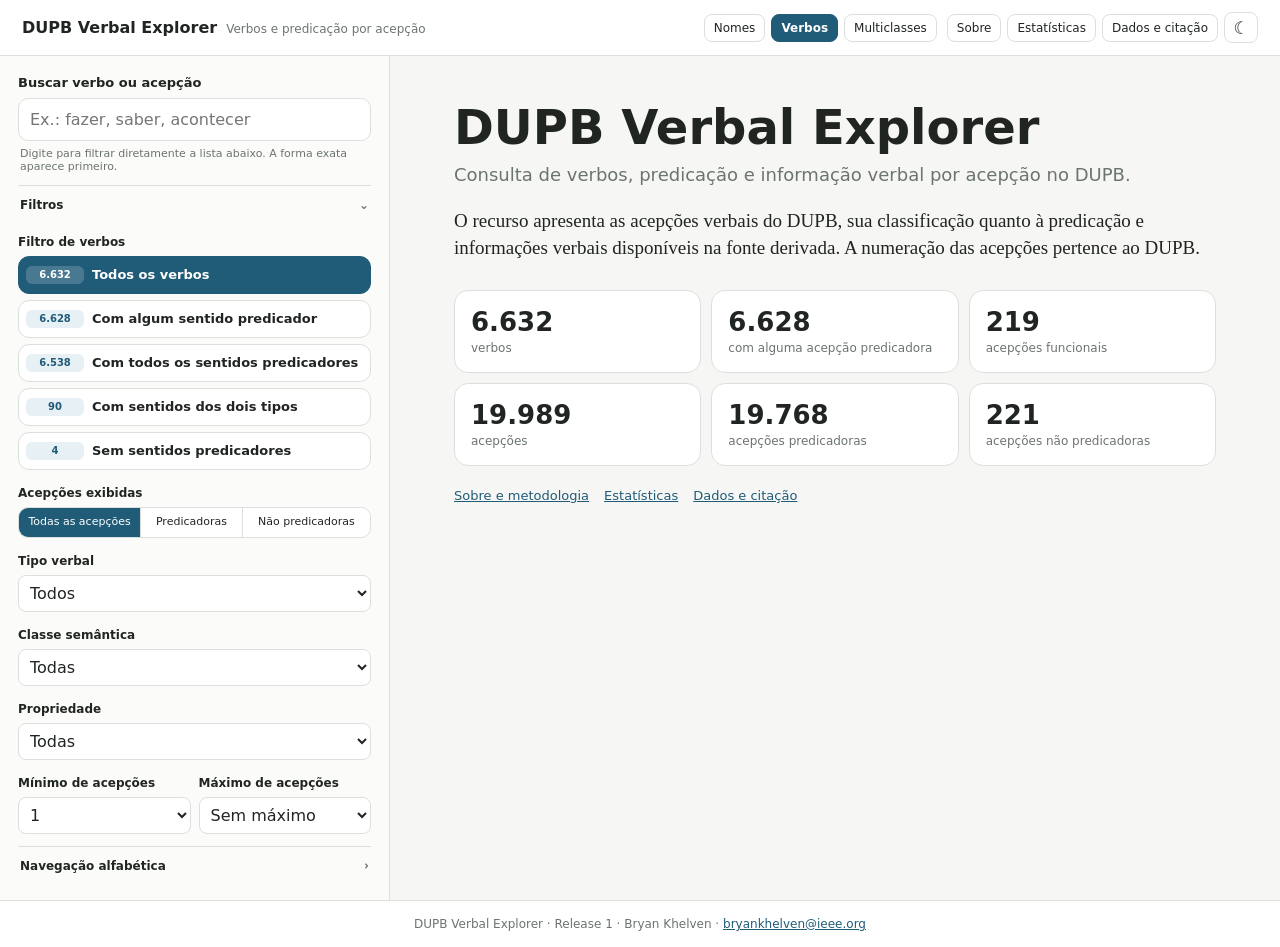
==== index.html @ 1d8f9ed8 "Publish dupb-verbal-explorer Release 1" ====
<!doctype html><html lang="pt-BR"><head><meta charset="utf-8"><meta name="viewport" content="width=device-width,initial-scale=1"><title>DUPB Verbal Explorer</title><meta name="description" content="Consulta de verbos, predicação e informação verbal por acepção no DUPB."><script src="theme.js"></script><link rel="icon" href="favicon.svg" type="image/svg+xml"><link rel="stylesheet" href="styles.css"><link rel="stylesheet" href="resource.css"></head><body><header class="topbar"><div class="brand"><a href="index.html">DUPB Verbal Explorer</a><span>Verbos e predicação por acepção</span></div><div class="header-right"><div class="resource-switch" aria-label="Recursos DUPB"></div><div class="top-actions"><a class="nav-btn" href="about.html">Sobre</a><a class="nav-btn" href="stats.html">Estatísticas</a><a class="nav-btn" href="download.html">Dados e citação</a><button class="theme-btn icon-btn" data-theme-toggle type="button"></button></div></div></header><main class="explorer"><aside class="filters"><div class="search-block"><label for="q">Buscar verbo ou acepção</label><input id="q" type="search" autocomplete="off" placeholder="Ex.: fazer, saber, acontecer"><p class="hint">Digite para filtrar diretamente a lista abaixo. A forma exata aparece primeiro.</p></div><details class="sidebar-section" open><summary>Filtros</summary><div><p class="lab">Filtro de verbos</p><div id="profiles" class="profile-options"><button data-p="all" class="on"><small class="facet-count"></small><span class="facet-label">Todos os verbos</span></button><button data-p="hasS"><small class="facet-count"></small><span class="facet-label">Com algum sentido predicador</span></button><button data-p="allS"><small class="facet-count"></small><span class="facet-label">Com todos os sentidos predicadores</span></button><button data-p="mixed"><small class="facet-count"></small><span class="facet-label">Com sentidos dos dois tipos</span></button><button data-p="nonly"><small class="facet-count"></small><span class="facet-label">Sem sentidos predicadores</span></button></div><p class="lab">Acepções exibidas</p><div id="senseFilters" class="segmented"><button data-s="all" class="on">Todas as acepções</button><button data-s="S">Predicadoras</button><button data-s="N">Não predicadoras</button></div><p class="lab">Tipo verbal</p><select id="verbType" class="wide-select"><option value="all">Todos</option><option>Lexical</option><option>Suporte</option><option>Auxiliar</option><option>Modalizador</option><option>Não especificado</option></select><p class="lab">Classe semântica</p><select id="semClass" class="wide-select"><option value="all">Todas</option><option>Ação-processo</option><option>Ação</option><option>Processo</option><option>Estado</option><option>Não especificada</option></select><p class="lab">Propriedade</p><select id="flagFilter" class="wide-select"><option value="all">Todas</option><option>Pronominal</option><option>Impessoal</option><option>Unipessoal</option></select><div class="two-cols"><div><p class="lab">Mínimo de acepções</p><select id="minSenses"><option value="1">1</option><option>2</option><option>3</option><option>5</option><option>10</option></select></div><div><p class="lab">Máximo de acepções</p><select id="maxSenses"><option value="999">Sem máximo</option><option>1</option><option>2</option><option>3</option><option>5</option><option>10</option><option>20</option></select></div></div></div></details><details class="sidebar-section"><summary>Navegação alfabética</summary><div id="alphabet" class="alphabet"></div></details><div id="activeFilters" class="active-filters" hidden></div><div id="count"></div><div id="list" class="lexical-list"></div></aside><section id="content"><div id="intro"><h1>DUPB Verbal Explorer</h1><p class="subtitle">Consulta de verbos, predicação e informação verbal por acepção no DUPB.</p><p class="scope">O recurso apresenta as acepções verbais do DUPB, sua classificação quanto à predicação e informações verbais disponíveis na fonte derivada. A numeração das acepções pertence ao DUPB.</p><div id="stats"></div><div class="page-links"><a href="about.html">Sobre e metodologia</a><a href="stats.html">Estatísticas</a><a href="download.html">Dados e citação</a></div></div><div id="entry" hidden><p class="eyebrow">Entrada verbal</p><div class="entry-head"><div><h1 id="title"></h1><p id="summary"></p></div><div class="entry-data"><span>Exportar esta entrada:</span><button id="jsonOne">JSON</button><button id="jsonlOne">JSONL</button></div></div><div class="entry-body"><div id="groups"></div><aside class="lexical"><h2>Ficha lexical</h2><dl id="lexicalData"></dl><div class="lexical-actions"><button id="copyLink" class="quiet-action">Copiar link</button><details class="cite-menu"><summary>Citar esta entrada</summary><div><button id="copyCitation" class="quiet-action">Copiar referência</button><br><button id="copyBibtex" class="quiet-action">Copiar BibTeX</button></div></details></div></aside></div></div></section></main><footer>DUPB Verbal Explorer · Release 1 · Bryan Khelven · <a href="mailto:bryankhelven@ieee.org">bryankhelven@ieee.org</a></footer><script src="config.js"></script><script src="resource-nav.js"></script><script src="data/release-info.js"></script><script src="data/entries.js"></script><script src="common.js"></script><script src="app.js"></script></body></html>
---- styles.css ----
:root{
  --bg:#f6f7f4;--panel:#fbfcfa;--paper:#fff;--text:#202522;--muted:#6c746f;
  --line:#dce0dc;--accent:#245b76;--accent-ink:#fff;--soft:#e8f0f4;
  --pred:#e6f1f6;--non:#efefec;--warn:#f7efe7
}
:root[data-theme="dark"]{
  --bg:#131614;--panel:#181c19;--paper:#202522;--text:#e8ece9;--muted:#aab0ac;
  --line:#343a36;--accent:#92c8e3;--accent-ink:#12222b;--soft:#24343c;
  --pred:#203844;--non:#2b2f2c;--warn:#3a2e25
}
*{box-sizing:border-box}
body{margin:0;font-family:system-ui,-apple-system,BlinkMacSystemFont,"Segoe UI",sans-serif;background:var(--bg);color:var(--text)}
a{color:var(--accent)}button,input,select{font:inherit;color:inherit}
.topbar{padding:12px 22px;background:var(--paper);border-bottom:1px solid var(--line);display:flex;justify-content:space-between;gap:18px;align-items:center;position:sticky;top:0;z-index:10}
.brand{display:flex;gap:9px;align-items:baseline;white-space:nowrap}.brand a{font-weight:800;text-decoration:none;color:var(--text)}.brand span{font-size:12px;color:var(--muted)}
.top-actions,.resource-switch{display:flex;gap:6px;align-items:center;flex-wrap:wrap}
.nav-btn,.resource-switch a,.theme-btn{font-size:12px;text-decoration:none;color:var(--text);border:1px solid var(--line);background:var(--paper);padding:6px 9px;border-radius:8px}
.resource-switch a.active{background:var(--accent);border-color:var(--accent);color:var(--accent-ink);font-weight:750}
.header-right{display:flex;gap:10px;align-items:center;justify-content:flex-end;flex-wrap:wrap}
.icon-btn{width:34px;height:31px;padding:0;display:grid;place-items:center;font-size:17px;cursor:pointer}
.explorer{display:grid;grid-template-columns:390px 1fr;min-height:calc(100vh - 56px)}
.filters{padding:16px 18px;border-right:1px solid var(--line);background:var(--panel);position:sticky;top:56px;height:calc(100vh - 56px);overflow:auto}
.filters label{font-size:13px;font-weight:700}.filters input{width:100%;margin-top:7px;padding:11px;border:1px solid var(--line);background:var(--paper);border-radius:10px}
.hint{font-size:11px;color:var(--muted);margin:6px 2px 0}.lab{font-size:12px;font-weight:800;margin:16px 0 7px}
.sidebar-section{border-top:1px solid var(--line);margin-top:12px;padding-top:2px}.sidebar-section>summary{list-style:none;cursor:pointer;font-size:12px;font-weight:800;padding:10px 2px 7px;display:flex;justify-content:space-between}.sidebar-section>summary::-webkit-details-marker{display:none}.sidebar-section>summary::after{content:"⌄";color:var(--muted)}.sidebar-section:not([open])>summary::after{transform:rotate(-90deg)}
.profile-options,.pos-options{display:grid;gap:6px}.profile-options button,.pos-options button{width:100%;min-height:38px;display:grid;grid-template-columns:58px minmax(0,1fr);align-items:center;text-align:left;gap:8px;border:1px solid var(--line);background:var(--paper);color:var(--text);border-radius:11px;padding:7px 10px 7px 7px;cursor:pointer}
.profile-options button.on,.pos-options button.on{background:var(--accent);border-color:var(--accent);color:var(--accent-ink)}
.facet-count{margin:0;padding:2px 5px;min-width:48px;text-align:center;font-size:10px;line-height:1.35;font-weight:700;font-variant-numeric:tabular-nums;color:var(--accent);background:var(--soft);border-radius:6px}
button.on .facet-count{color:inherit;background:color-mix(in srgb,var(--paper) 18%,transparent)}
.facet-label{font-size:13px;line-height:1.25;font-weight:600}
.segmented{display:grid;grid-template-columns:1.2fr 1fr 1.25fr;gap:0;width:100%;overflow:hidden;border:1px solid var(--line);border-radius:10px}
.segmented button{min-width:0;margin:0;border:0;border-right:1px solid var(--line);padding:8px 7px;font-size:11px;line-height:1.15;background:var(--paper);cursor:pointer}.segmented button:last-child{border-right:0}.segmented button.on{background:var(--accent);color:var(--accent-ink)}
.two-cols{display:grid;grid-template-columns:1fr 1fr;gap:8px}.two-cols select,.wide-select{width:100%;padding:7px;border:1px solid var(--line);border-radius:8px;background:var(--paper)}
.alphabet{display:flex;gap:3px;flex-wrap:wrap}.alpha{border:0;background:transparent;color:var(--muted);padding:4px 6px;border-radius:5px;cursor:pointer}.alpha.on,.alpha:hover{background:var(--soft);color:var(--text)}
#count{margin:10px 2px 8px;padding-top:8px;border-top:1px solid var(--line);font-size:11px;color:var(--muted);font-variant-numeric:tabular-nums}
.lexical-list{min-height:100px}.lem{display:flex;justify-content:space-between;align-items:center;gap:10px;width:100%;border:0;border-bottom:1px solid var(--line);background:transparent;color:var(--text);padding:11px 7px;text-align:left;cursor:pointer}.lem:first-child{border-top:1px solid var(--line)}.lem:hover,.lem.sel{background:var(--soft)}.lex-main{display:flex;flex-direction:column;gap:2px;min-width:0}.lex-main strong{overflow:hidden;text-overflow:ellipsis;white-space:nowrap}.lex-main small{font-size:11px;line-height:1.35;color:var(--muted)}.chev{font-size:19px;color:var(--muted)}
#content{padding:42px clamp(24px,5vw,70px)}#intro,#entry{max-width:1040px;margin:auto}.eyebrow{color:var(--accent);text-transform:uppercase;font-size:11px;font-weight:800;letter-spacing:.1em}#intro h1,#entry h1{font-size:clamp(32px,4vw,48px);line-height:1.08;margin:4px 0 10px}.subtitle{font-size:18px;color:var(--muted);margin:0}.scope{font-family:Georgia,serif;font-size:19px;line-height:1.45;max-width:820px;margin:22px 0 0}
#stats{display:grid;grid-template-columns:repeat(3,1fr);gap:10px;margin-top:28px}.stat{background:var(--paper);border:1px solid var(--line);border-radius:14px;padding:16px}.stat b{display:block;font-size:26px}.stat span{font-size:12px;color:var(--muted)}
.page-links{display:flex;gap:15px;flex-wrap:wrap;margin-top:22px;font-size:13px}
.entry-head{display:flex;justify-content:space-between;gap:20px;align-items:flex-end}.entry-head #summary{color:var(--muted)}.entry-data{display:flex;gap:6px;align-items:center;flex-wrap:wrap;padding-bottom:14px}.entry-data span{font-size:11px;color:var(--muted)}.entry-data button{border:1px solid var(--line);background:transparent;padding:5px 8px;border-radius:8px;cursor:pointer}
.entry-body{display:grid;grid-template-columns:minmax(0,1fr) 240px;gap:28px}.lexical{border-left:1px solid var(--line);padding-left:18px;position:sticky;top:82px;align-self:start}.lexical h2{font-size:12px;text-transform:uppercase;letter-spacing:.08em;color:var(--muted)}.lexical dl{display:grid;grid-template-columns:1fr auto;gap:6px 10px;font-size:12px}.lexical dt{color:var(--muted)}.lexical dd{margin:0;font-weight:700;text-align:right}
.lexical-actions{margin-top:12px;padding-top:10px;border-top:1px solid var(--line)}.quiet-action,.cite-menu>summary{border:0;background:transparent;color:var(--accent);padding:4px 0;font-size:11px;cursor:pointer}.cite-menu>summary{list-style:none}.cite-menu>summary::-webkit-details-marker{display:none}.cite-menu>summary::after{content:" ▾";color:var(--muted)}
.grp{margin:26px 0}.grp h3{margin:0 0 8px}.card{background:var(--paper);border:1px solid var(--line);border-radius:16px;padding:17px 19px;margin:9px 0}.top{display:flex;justify-content:space-between;gap:8px;align-items:flex-start;flex-wrap:wrap}.badge-row{display:flex;gap:5px;flex-wrap:wrap}.num{font-size:12px;color:var(--muted);font-weight:800}.badge{font-size:10px;font-weight:800;border-radius:999px;padding:5px 8px;background:var(--soft);color:var(--accent)}.badge.N{background:var(--non);color:var(--muted)}.badge.pos,.badge.meta{font-weight:700;background:var(--soft)}.desc{font-family:Georgia,serif;font-size:23px;margin:9px 0 0;line-height:1.32}.meta-line{font-size:11px;color:var(--muted);margin:8px 0 0}.source-fallback{background:var(--warn);border-radius:10px;padding:11px 12px;margin-top:10px}.source-fallback b{display:block;font-size:10px;text-transform:uppercase;letter-spacing:.06em;color:var(--muted);margin-bottom:5px}.source-fallback p{margin:0;font-family:Georgia,serif;line-height:1.42}
.active-filters{display:flex;flex-wrap:wrap;gap:5px;margin:12px 0 4px}.filter-chip{border:1px solid var(--line);background:var(--paper);padding:5px 8px;border-radius:999px;font-size:11px;cursor:pointer}
footer{padding:16px;text-align:center;font-size:12px;color:var(--muted);background:var(--paper);border-top:1px solid var(--line)}
.page{max-width:1040px;margin:auto;padding:42px 24px 70px}.page.narrow{max-width:860px}.page h1{font-size:38px}.page h2{font-size:22px;margin-top:34px}.lead{font-size:17px;color:var(--muted)}.prose{max-width:800px}.prose p,.prose li{line-height:1.65}.definition{display:grid;grid-template-columns:160px 1fr;gap:14px;border-top:1px solid var(--line);padding:12px 0}.public-version{width:100%;border-collapse:collapse;margin-top:12px}.public-version th,.public-version td{text-align:left;padding:9px;border-bottom:1px solid var(--line);vertical-align:top}.public-version th{width:190px;color:var(--muted);font-weight:600}.mono{font-family:ui-monospace,SFMono-Regular,Consolas,monospace;font-size:12px;overflow-wrap:anywhere}.contact{border:1px solid var(--line);background:var(--paper);padding:15px;border-radius:12px;margin-top:24px}
.info-grid,.stats-grid,.download-grid{display:grid;grid-template-columns:repeat(2,minmax(0,1fr));gap:12px}.info-card,.stat-panel,.download-card{background:var(--paper);border:1px solid var(--line);border-radius:12px;padding:17px}.info-card b{display:block;font-size:25px}.info-card span{font-size:12px;color:var(--muted)}.bar-row{display:grid;grid-template-columns:minmax(120px,1fr) 2fr auto;gap:10px;align-items:center;margin:8px 0;font-size:12px}.bar{height:8px;background:var(--soft);border-radius:999px;overflow:hidden}.bar i{display:block;height:100%;background:var(--accent)}.button-row{display:flex;gap:8px;flex-wrap:wrap}.btn{display:inline-block;border:1px solid var(--line);background:var(--paper);padding:8px 11px;border-radius:8px;text-decoration:none;color:var(--text);cursor:pointer}.btn.primary{background:var(--accent);border-color:var(--accent);color:var(--accent-ink)}.checksum{overflow-wrap:anywhere;font-family:ui-monospace,SFMono-Regular,Consolas,monospace;font-size:12px}
.portal{max-width:980px;margin:0 auto;padding:64px 24px}.portal h1{font-size:44px;margin-bottom:8px}.portal .lead{max-width:760px}.resource-cards{display:grid;grid-template-columns:repeat(3,1fr);gap:14px;margin-top:30px}.resource-card{border:1px solid var(--line);background:var(--paper);border-radius:16px;padding:20px;text-decoration:none;color:var(--text)}.resource-card:hover{transform:translateY(-1px)}.resource-card i{display:block;width:14px;height:14px;border-radius:50%;margin-bottom:14px}.resource-card b{display:block;font-size:20px;margin-bottom:4px}.resource-card span{font-size:12px;color:var(--muted);line-height:1.4}
@media(max-width:900px){.topbar{align-items:flex-start;flex-direction:column}.header-right{justify-content:flex-start}.explorer{display:block}.filters{position:static;height:auto;border-right:0;border-bottom:1px solid var(--line)}#content{padding:30px 16px}.entry-head{display:block}.entry-body{display:block}.lexical{position:static;border-left:0;border-top:1px solid var(--line);padding:16px 0 0;margin-top:22px}.info-grid,.stats-grid,.download-grid,.resource-cards{grid-template-columns:1fr}}
@media(max-width:560px){#stats{grid-template-columns:1fr}.two-cols{grid-template-columns:1fr}.brand{align-items:flex-start;flex-direction:column}.definition{grid-template-columns:1fr}.segmented{grid-template-columns:1fr}.segmented button{border-right:0;border-bottom:1px solid var(--line)}.segmented button:last-child{border-bottom:0}}
---- resource.css ----
:root{--accent:#205b78;--accent-ink:#fff;--soft:#e6f0f5;--pred:#e5f1f7}:root[data-theme="dark"]{--accent:#8cc8e8;--accent-ink:#10232e;--soft:#233842;--pred:#203a46}
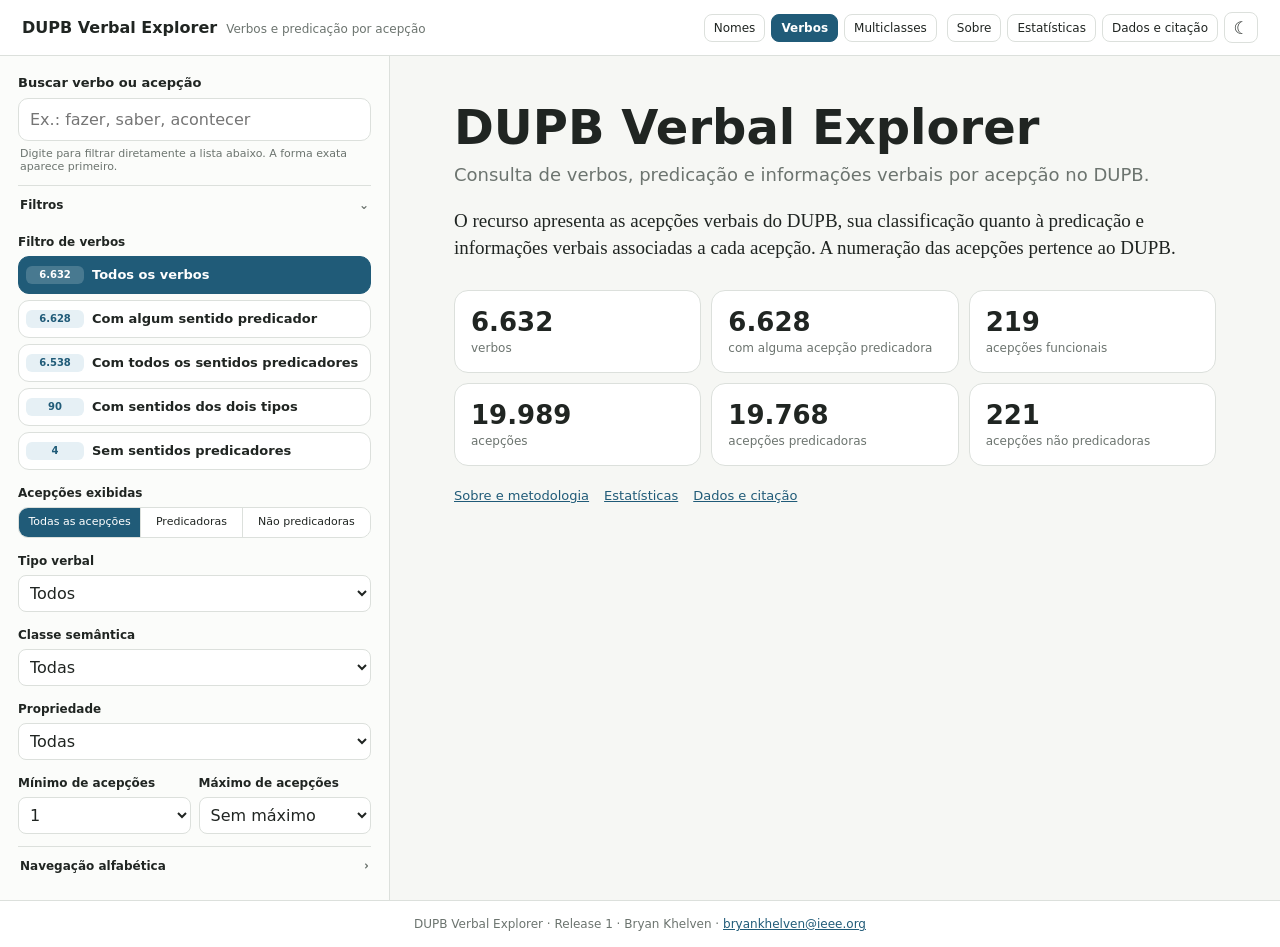
==== commit 0e398337: "Refine class facets and public methodology narrative" ====
--- a/index.html
+++ b/index.html
@@ -1 +1 @@
-<!doctype html><html lang="pt-BR"><head><meta charset="utf-8"><meta name="viewport" content="width=device-width,initial-scale=1"><title>DUPB Verbal Explorer</title><meta name="description" content="Consulta de verbos, predicação e informação verbal por acepção no DUPB."><script src="theme.js"></script><link rel="icon" href="favicon.svg" type="image/svg+xml"><link rel="stylesheet" href="styles.css"><link rel="stylesheet" href="resource.css"></head><body><header class="topbar"><div class="brand"><a href="index.html">DUPB Verbal Explorer</a><span>Verbos e predicação por acepção</span></div><div class="header-right"><div class="resource-switch" aria-label="Recursos DUPB"></div><div class="top-actions"><a class="nav-btn" href="about.html">Sobre</a><a class="nav-btn" href="stats.html">Estatísticas</a><a class="nav-btn" href="download.html">Dados e citação</a><button class="theme-btn icon-btn" data-theme-toggle type="button"></button></div></div></header><main class="explorer"><aside class="filters"><div class="search-block"><label for="q">Buscar verbo ou acepção</label><input id="q" type="search" autocomplete="off" placeholder="Ex.: fazer, saber, acontecer"><p class="hint">Digite para filtrar diretamente a lista abaixo. A forma exata aparece primeiro.</p></div><details class="sidebar-section" open><summary>Filtros</summary><div><p class="lab">Filtro de verbos</p><div id="profiles" class="profile-options"><button data-p="all" class="on"><small class="facet-count"></small><span class="facet-label">Todos os verbos</span></button><button data-p="hasS"><small class="facet-count"></small><span class="facet-label">Com algum sentido predicador</span></button><button data-p="allS"><small class="facet-count"></small><span class="facet-label">Com todos os sentidos predicadores</span></button><button data-p="mixed"><small class="facet-count"></small><span class="facet-label">Com sentidos dos dois tipos</span></button><button data-p="nonly"><small class="facet-count"></small><span class="facet-label">Sem sentidos predicadores</span></button></div><p class="lab">Acepções exibidas</p><div id="senseFilters" class="segmented"><button data-s="all" class="on">Todas as acepções</button><button data-s="S">Predicadoras</button><button data-s="N">Não predicadoras</button></div><p class="lab">Tipo verbal</p><select id="verbType" class="wide-select"><option value="all">Todos</option><option>Lexical</option><option>Suporte</option><option>Auxiliar</option><option>Modalizador</option><option>Não especificado</option></select><p class="lab">Classe semântica</p><select id="semClass" class="wide-select"><option value="all">Todas</option><option>Ação-processo</option><option>Ação</option><option>Processo</option><option>Estado</option><option>Não especificada</option></select><p class="lab">Propriedade</p><select id="flagFilter" class="wide-select"><option value="all">Todas</option><option>Pronominal</option><option>Impessoal</option><option>Unipessoal</option></select><div class="two-cols"><div><p class="lab">Mínimo de acepções</p><select id="minSenses"><option value="1">1</option><option>2</option><option>3</option><option>5</option><option>10</option></select></div><div><p class="lab">Máximo de acepções</p><select id="maxSenses"><option value="999">Sem máximo</option><option>1</option><option>2</option><option>3</option><option>5</option><option>10</option><option>20</option></select></div></div></div></details><details class="sidebar-section"><summary>Navegação alfabética</summary><div id="alphabet" class="alphabet"></div></details><div id="activeFilters" class="active-filters" hidden></div><div id="count"></div><div id="list" class="lexical-list"></div></aside><section id="content"><div id="intro"><h1>DUPB Verbal Explorer</h1><p class="subtitle">Consulta de verbos, predicação e informação verbal por acepção no DUPB.</p><p class="scope">O recurso apresenta as acepções verbais do DUPB, sua classificação quanto à predicação e informações verbais disponíveis na fonte derivada. A numeração das acepções pertence ao DUPB.</p><div id="stats"></div><div class="page-links"><a href="about.html">Sobre e metodologia</a><a href="stats.html">Estatísticas</a><a href="download.html">Dados e citação</a></div></div><div id="entry" hidden><p class="eyebrow">Entrada verbal</p><div class="entry-head"><div><h1 id="title"></h1><p id="summary"></p></div><div class="entry-data"><span>Exportar esta entrada:</span><button id="jsonOne">JSON</button><button id="jsonlOne">JSONL</button></div></div><div class="entry-body"><div id="groups"></div><aside class="lexical"><h2>Ficha lexical</h2><dl id="lexicalData"></dl><div class="lexical-actions"><button id="copyLink" class="quiet-action">Copiar link</button><details class="cite-menu"><summary>Citar esta entrada</summary><div><button id="copyCitation" class="quiet-action">Copiar referência</button><br><button id="copyBibtex" class="quiet-action">Copiar BibTeX</button></div></details></div></aside></div></div></section></main><footer>DUPB Verbal Explorer · Release 1 · Bryan Khelven · <a href="mailto:bryankhelven@ieee.org">bryankhelven@ieee.org</a></footer><script src="config.js"></script><script src="resource-nav.js"></script><script src="data/release-info.js"></script><script src="data/entries.js"></script><script src="common.js"></script><script src="app.js"></script></body></html>+<!doctype html><html lang="pt-BR"><head><meta charset="utf-8"><meta name="viewport" content="width=device-width,initial-scale=1"><title>DUPB Verbal Explorer</title><meta name="description" content="Consulta de verbos, predicação e informação verbal por acepção no DUPB."><script src="theme.js"></script><link rel="icon" href="favicon.svg" type="image/svg+xml"><link rel="stylesheet" href="styles.css"><link rel="stylesheet" href="resource.css"></head><body><header class="topbar"><div class="brand"><a href="index.html">DUPB Verbal Explorer</a><span>Verbos e predicação por acepção</span></div><div class="header-right"><div class="resource-switch" aria-label="Recursos DUPB"></div><div class="top-actions"><a class="nav-btn" href="about.html">Sobre</a><a class="nav-btn" href="stats.html">Estatísticas</a><a class="nav-btn" href="download.html">Dados e citação</a><button class="theme-btn icon-btn" data-theme-toggle type="button"></button></div></div></header><main class="explorer"><aside class="filters"><div class="search-block"><label for="q">Buscar verbo ou acepção</label><input id="q" type="search" autocomplete="off" placeholder="Ex.: fazer, saber, acontecer"><p class="hint">Digite para filtrar diretamente a lista abaixo. A forma exata aparece primeiro.</p></div><details class="sidebar-section" open><summary>Filtros</summary><div><p class="lab">Filtro de verbos</p><div id="profiles" class="profile-options"><button data-p="all" class="on"><small class="facet-count"></small><span class="facet-label">Todos os verbos</span></button><button data-p="hasS"><small class="facet-count"></small><span class="facet-label">Com algum sentido predicador</span></button><button data-p="allS"><small class="facet-count"></small><span class="facet-label">Com todos os sentidos predicadores</span></button><button data-p="mixed"><small class="facet-count"></small><span class="facet-label">Com sentidos dos dois tipos</span></button><button data-p="nonly"><small class="facet-count"></small><span class="facet-label">Sem sentidos predicadores</span></button></div><p class="lab">Acepções exibidas</p><div id="senseFilters" class="segmented"><button data-s="all" class="on">Todas as acepções</button><button data-s="S">Predicadoras</button><button data-s="N">Não predicadoras</button></div><p class="lab">Tipo verbal</p><select id="verbType" class="wide-select"><option value="all">Todos</option><option>Lexical</option><option>Suporte</option><option>Auxiliar</option><option>Modalizador</option><option>Não especificado</option></select><p class="lab">Classe semântica</p><select id="semClass" class="wide-select"><option value="all">Todas</option><option>Ação-processo</option><option>Ação</option><option>Processo</option><option>Estado</option><option>Não especificada</option></select><p class="lab">Propriedade</p><select id="flagFilter" class="wide-select"><option value="all">Todas</option><option>Pronominal</option><option>Impessoal</option><option>Unipessoal</option></select><div class="two-cols"><div><p class="lab">Mínimo de acepções</p><select id="minSenses"><option value="1">1</option><option>2</option><option>3</option><option>5</option><option>10</option></select></div><div><p class="lab">Máximo de acepções</p><select id="maxSenses"><option value="999">Sem máximo</option><option>1</option><option>2</option><option>3</option><option>5</option><option>10</option><option>20</option></select></div></div></div></details><details class="sidebar-section"><summary>Navegação alfabética</summary><div id="alphabet" class="alphabet"></div></details><div id="activeFilters" class="active-filters" hidden></div><div id="count"></div><div id="list" class="lexical-list"></div></aside><section id="content"><div id="intro"><h1>DUPB Verbal Explorer</h1><p class="subtitle">Consulta de verbos, predicação e informações verbais por acepção no DUPB.</p><p class="scope">O recurso apresenta as acepções verbais do DUPB, sua classificação quanto à predicação e informações verbais associadas a cada acepção. A numeração das acepções pertence ao DUPB.</p><div id="stats"></div><div class="page-links"><a href="about.html">Sobre e metodologia</a><a href="stats.html">Estatísticas</a><a href="download.html">Dados e citação</a></div></div><div id="entry" hidden><p class="eyebrow">Entrada verbal</p><div class="entry-head"><div><h1 id="title"></h1><p id="summary"></p></div><div class="entry-data"><span>Exportar esta entrada:</span><button id="jsonOne">JSON</button><button id="jsonlOne">JSONL</button></div></div><div class="entry-body"><div id="groups"></div><aside class="lexical"><h2>Ficha lexical</h2><dl id="lexicalData"></dl><div class="lexical-actions"><button id="copyLink" class="quiet-action">Copiar link</button><details class="cite-menu"><summary>Citar esta entrada</summary><div><button id="copyCitation" class="quiet-action">Copiar referência</button><br><button id="copyBibtex" class="quiet-action">Copiar BibTeX</button></div></details></div></aside></div></div></section></main><footer>DUPB Verbal Explorer · Release 1 · Bryan Khelven · <a href="mailto:bryankhelven@ieee.org">bryankhelven@ieee.org</a></footer><script src="config.js"></script><script src="resource-nav.js"></script><script src="data/release-info.js"></script><script src="data/entries.js"></script><script src="common.js"></script><script src="app.js"></script></body></html>
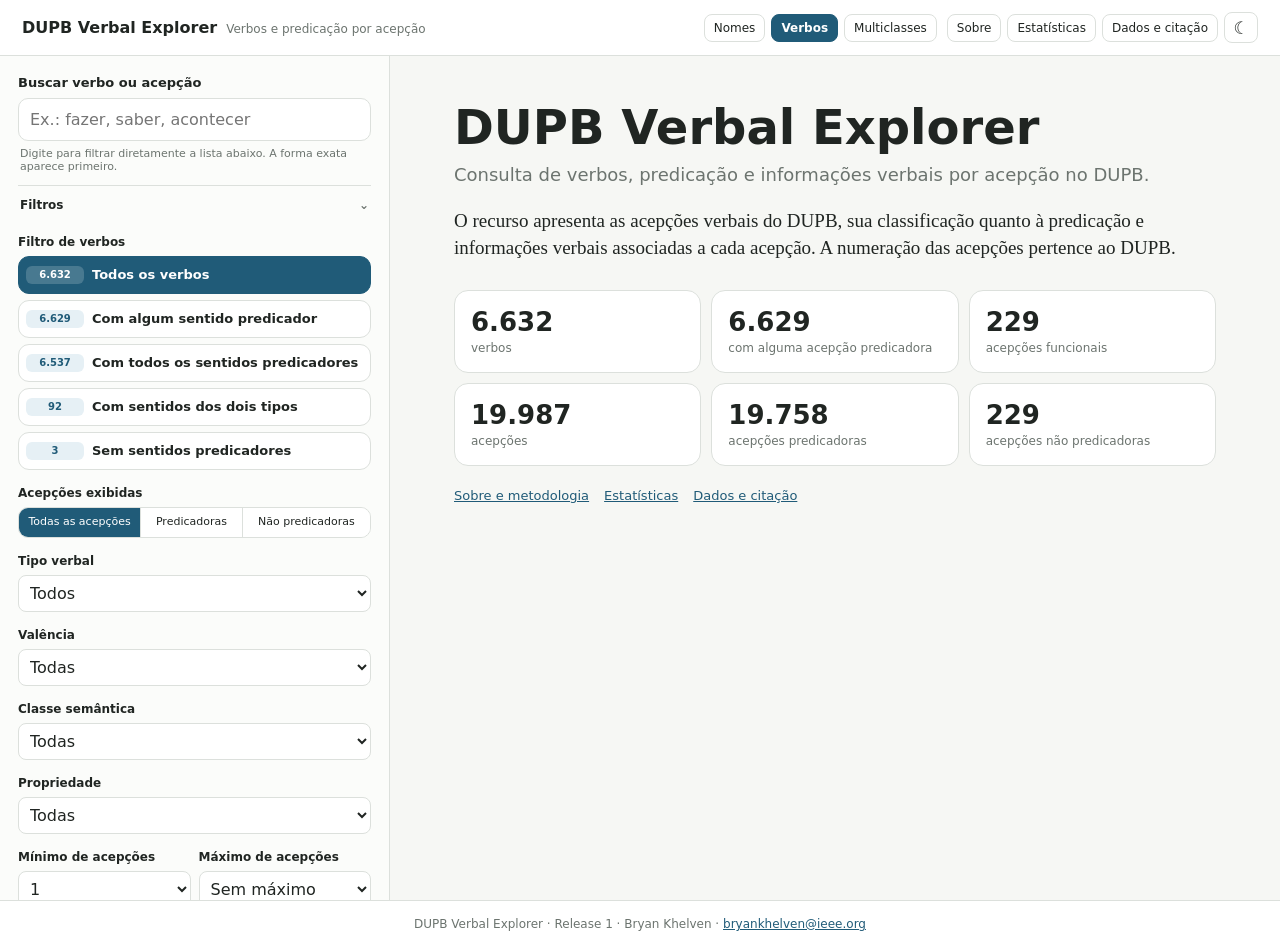
==== commit 0ab834be: "ORCH318: publish exact ORCH312 corrective verbal dataset" ====
--- a/index.html
+++ b/index.html
@@ -1 +1 @@
-<!doctype html><html lang="pt-BR"><head><meta charset="utf-8"><meta name="viewport" content="width=device-width,initial-scale=1"><title>DUPB Verbal Explorer</title><meta name="description" content="Consulta de verbos, predicação e informação verbal por acepção no DUPB."><script src="theme.js"></script><link rel="icon" href="favicon.svg" type="image/svg+xml"><link rel="stylesheet" href="styles.css"><link rel="stylesheet" href="resource.css"></head><body><header class="topbar"><div class="brand"><a href="index.html">DUPB Verbal Explorer</a><span>Verbos e predicação por acepção</span></div><div class="header-right"><div class="resource-switch" aria-label="Recursos DUPB"></div><div class="top-actions"><a class="nav-btn" href="about.html">Sobre</a><a class="nav-btn" href="stats.html">Estatísticas</a><a class="nav-btn" href="download.html">Dados e citação</a><button class="theme-btn icon-btn" data-theme-toggle type="button"></button></div></div></header><main class="explorer"><aside class="filters"><div class="search-block"><label for="q">Buscar verbo ou acepção</label><input id="q" type="search" autocomplete="off" placeholder="Ex.: fazer, saber, acontecer"><p class="hint">Digite para filtrar diretamente a lista abaixo. A forma exata aparece primeiro.</p></div><details class="sidebar-section" open><summary>Filtros</summary><div><p class="lab">Filtro de verbos</p><div id="profiles" class="profile-options"><button data-p="all" class="on"><small class="facet-count"></small><span class="facet-label">Todos os verbos</span></button><button data-p="hasS"><small class="facet-count"></small><span class="facet-label">Com algum sentido predicador</span></button><button data-p="allS"><small class="facet-count"></small><span class="facet-label">Com todos os sentidos predicadores</span></button><button data-p="mixed"><small class="facet-count"></small><span class="facet-label">Com sentidos dos dois tipos</span></button><button data-p="nonly"><small class="facet-count"></small><span class="facet-label">Sem sentidos predicadores</span></button></div><p class="lab">Acepções exibidas</p><div id="senseFilters" class="segmented"><button data-s="all" class="on">Todas as acepções</button><button data-s="S">Predicadoras</button><button data-s="N">Não predicadoras</button></div><p class="lab">Tipo verbal</p><select id="verbType" class="wide-select"><option value="all">Todos</option><option>Lexical</option><option>Suporte</option><option>Auxiliar</option><option>Modalizador</option><option>Não especificado</option></select><p class="lab">Classe semântica</p><select id="semClass" class="wide-select"><option value="all">Todas</option><option>Ação-processo</option><option>Ação</option><option>Processo</option><option>Estado</option><option>Não especificada</option></select><p class="lab">Propriedade</p><select id="flagFilter" class="wide-select"><option value="all">Todas</option><option>Pronominal</option><option>Impessoal</option><option>Unipessoal</option></select><div class="two-cols"><div><p class="lab">Mínimo de acepções</p><select id="minSenses"><option value="1">1</option><option>2</option><option>3</option><option>5</option><option>10</option></select></div><div><p class="lab">Máximo de acepções</p><select id="maxSenses"><option value="999">Sem máximo</option><option>1</option><option>2</option><option>3</option><option>5</option><option>10</option><option>20</option></select></div></div></div></details><details class="sidebar-section"><summary>Navegação alfabética</summary><div id="alphabet" class="alphabet"></div></details><div id="activeFilters" class="active-filters" hidden></div><div id="count"></div><div id="list" class="lexical-list"></div></aside><section id="content"><div id="intro"><h1>DUPB Verbal Explorer</h1><p class="subtitle">Consulta de verbos, predicação e informações verbais por acepção no DUPB.</p><p class="scope">O recurso apresenta as acepções verbais do DUPB, sua classificação quanto à predicação e informações verbais associadas a cada acepção. A numeração das acepções pertence ao DUPB.</p><div id="stats"></div><div class="page-links"><a href="about.html">Sobre e metodologia</a><a href="stats.html">Estatísticas</a><a href="download.html">Dados e citação</a></div></div><div id="entry" hidden><p class="eyebrow">Entrada verbal</p><div class="entry-head"><div><h1 id="title"></h1><p id="summary"></p></div><div class="entry-data"><span>Exportar esta entrada:</span><button id="jsonOne">JSON</button><button id="jsonlOne">JSONL</button></div></div><div class="entry-body"><div id="groups"></div><aside class="lexical"><h2>Ficha lexical</h2><dl id="lexicalData"></dl><div class="lexical-actions"><button id="copyLink" class="quiet-action">Copiar link</button><details class="cite-menu"><summary>Citar esta entrada</summary><div><button id="copyCitation" class="quiet-action">Copiar referência</button><br><button id="copyBibtex" class="quiet-action">Copiar BibTeX</button></div></details></div></aside></div></div></section></main><footer>DUPB Verbal Explorer · Release 1 · Bryan Khelven · <a href="mailto:bryankhelven@ieee.org">bryankhelven@ieee.org</a></footer><script src="config.js"></script><script src="resource-nav.js"></script><script src="data/release-info.js"></script><script src="data/entries.js"></script><script src="common.js"></script><script src="app.js"></script></body></html>+<!doctype html><html lang="pt-BR"><head><meta charset="utf-8"><meta name="viewport" content="width=device-width,initial-scale=1"><title>DUPB Verbal Explorer</title><meta name="description" content="Consulta de verbos, predicação e informação verbal por acepção no DUPB."><script src="theme.js"></script><link rel="icon" href="favicon.svg" type="image/svg+xml"><link rel="stylesheet" href="styles.css"><link rel="stylesheet" href="resource.css"></head><body><header class="topbar"><div class="brand"><a href="index.html">DUPB Verbal Explorer</a><span>Verbos e predicação por acepção</span></div><div class="header-right"><div class="resource-switch" aria-label="Recursos DUPB"></div><div class="top-actions"><a class="nav-btn" href="about.html">Sobre</a><a class="nav-btn" href="stats.html">Estatísticas</a><a class="nav-btn" href="download.html">Dados e citação</a><button class="theme-btn icon-btn" data-theme-toggle type="button"></button></div></div></header><main class="explorer"><aside class="filters"><div class="search-block"><label for="q">Buscar verbo ou acepção</label><input id="q" type="search" autocomplete="off" placeholder="Ex.: fazer, saber, acontecer"><p class="hint">Digite para filtrar diretamente a lista abaixo. A forma exata aparece primeiro.</p></div><details class="sidebar-section" open><summary>Filtros</summary><div><p class="lab">Filtro de verbos</p><div id="profiles" class="profile-options"><button data-p="all" class="on"><small class="facet-count"></small><span class="facet-label">Todos os verbos</span></button><button data-p="hasS"><small class="facet-count"></small><span class="facet-label">Com algum sentido predicador</span></button><button data-p="allS"><small class="facet-count"></small><span class="facet-label">Com todos os sentidos predicadores</span></button><button data-p="mixed"><small class="facet-count"></small><span class="facet-label">Com sentidos dos dois tipos</span></button><button data-p="nonly"><small class="facet-count"></small><span class="facet-label">Sem sentidos predicadores</span></button></div><p class="lab">Acepções exibidas</p><div id="senseFilters" class="segmented"><button data-s="all" class="on">Todas as acepções</button><button data-s="S">Predicadoras</button><button data-s="N">Não predicadoras</button></div><p class="lab">Tipo verbal</p><select id="verbType" class="wide-select"><option value="all">Todos</option><option>Lexical</option><option>Suporte</option><option>Auxiliar</option><option>Modalizador</option><option>Não especificado</option></select><p class="lab">Valência</p><select id="valencyFilter" class="wide-select"><option value="all">Todas</option><option>V0</option><option>V1</option><option>V2</option><option>V3</option><option>V4</option><option>V5</option><option>V6</option></select><p class="lab">Classe semântica</p><select id="semClass" class="wide-select"><option value="all">Todas</option><option>Ação-processo</option><option>Ação</option><option>Processo</option><option>Estado</option><option>Não especificada</option></select><p class="lab">Propriedade</p><select id="flagFilter" class="wide-select"><option value="all">Todas</option><option>Pronominal</option><option>Impessoal</option><option>Unipessoal</option></select><div class="two-cols"><div><p class="lab">Mínimo de acepções</p><select id="minSenses"><option value="1">1</option><option>2</option><option>3</option><option>5</option><option>10</option></select></div><div><p class="lab">Máximo de acepções</p><select id="maxSenses"><option value="999">Sem máximo</option><option>1</option><option>2</option><option>3</option><option>5</option><option>10</option><option>20</option></select></div></div></div></details><details class="sidebar-section"><summary>Navegação alfabética</summary><div id="alphabet" class="alphabet"></div></details><div id="activeFilters" class="active-filters" hidden></div><div id="count"></div><div id="list" class="lexical-list"></div></aside><section id="content"><div id="intro"><h1>DUPB Verbal Explorer</h1><p class="subtitle">Consulta de verbos, predicação e informações verbais por acepção no DUPB.</p><p class="scope">O recurso apresenta as acepções verbais do DUPB, sua classificação quanto à predicação e informações verbais associadas a cada acepção. A numeração das acepções pertence ao DUPB.</p><div id="stats"></div><div class="page-links"><a href="about.html">Sobre e metodologia</a><a href="stats.html">Estatísticas</a><a href="download.html">Dados e citação</a></div></div><div id="entry" hidden><p class="eyebrow">Entrada verbal</p><div class="entry-head"><div><h1 id="title"></h1><p id="summary"></p></div><div class="entry-data"><span>Exportar esta entrada:</span><button id="jsonOne">JSON</button><button id="jsonlOne">JSONL</button></div></div><div class="entry-body"><div id="groups"></div><aside class="lexical"><h2>Ficha lexical</h2><dl id="lexicalData"></dl><div class="lexical-actions"><button id="copyLink" class="quiet-action">Copiar link</button><details class="cite-menu"><summary>Citar esta entrada</summary><div><button id="copyCitation" class="quiet-action">Copiar referência</button><br><button id="copyBibtex" class="quiet-action">Copiar BibTeX</button></div></details></div></aside></div></div></section></main><footer>DUPB Verbal Explorer · Release 1 · Bryan Khelven · <a href="mailto:bryankhelven@ieee.org">bryankhelven@ieee.org</a></footer><script src="config.js"></script><script src="resource-nav.js"></script><script src="data/release-info.js"></script><script src="data/entries.js"></script><script src="common.js"></script><script src="app.js"></script></body></html>
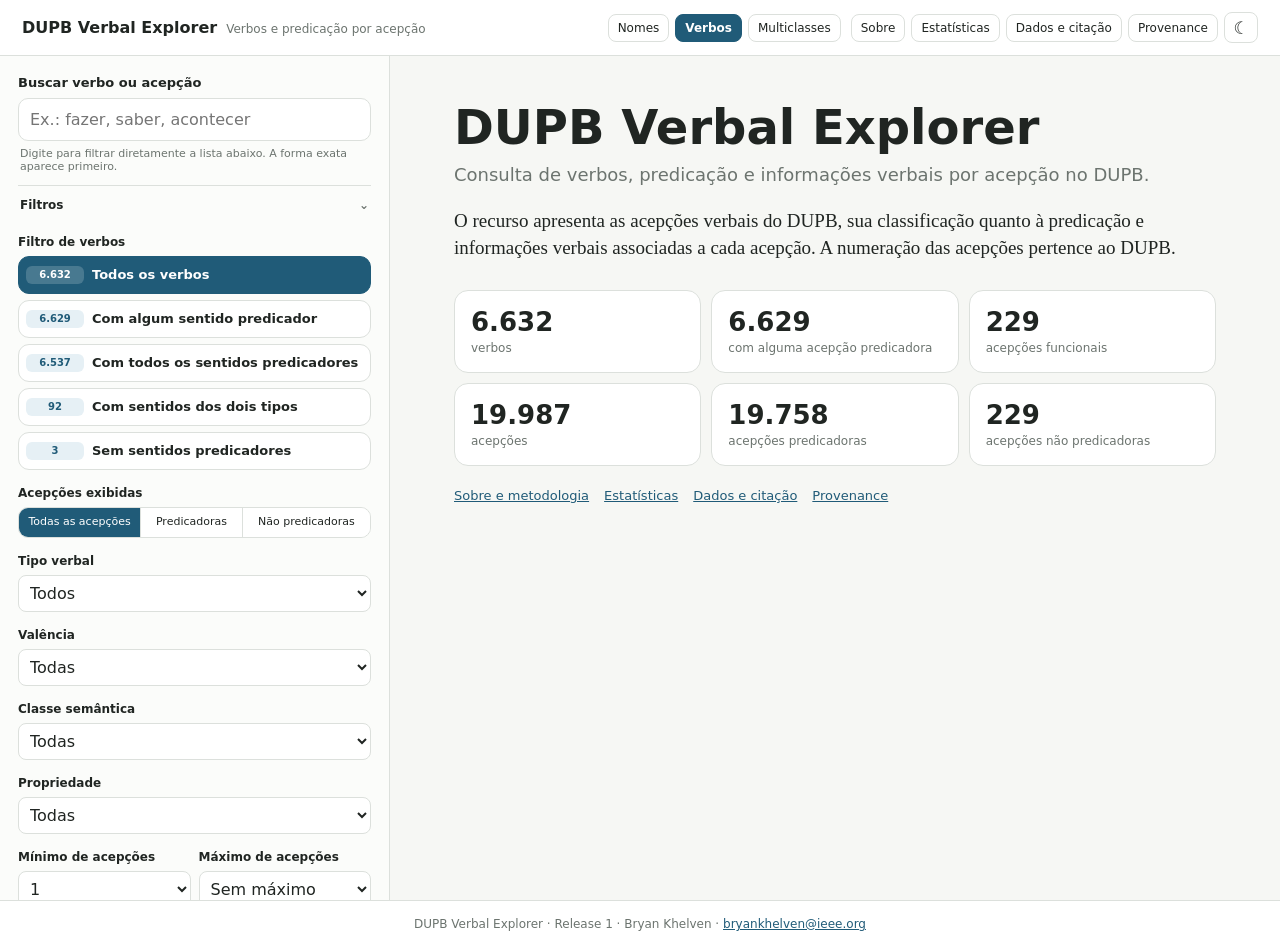
==== commit 695137fa: "ORCH321: separate public verbal lexicon and provenance from private scientific governance" ====
--- a/index.html
+++ b/index.html
@@ -1 +1 @@
-<!doctype html><html lang="pt-BR"><head><meta charset="utf-8"><meta name="viewport" content="width=device-width,initial-scale=1"><title>DUPB Verbal Explorer</title><meta name="description" content="Consulta de verbos, predicação e informação verbal por acepção no DUPB."><script src="theme.js"></script><link rel="icon" href="favicon.svg" type="image/svg+xml"><link rel="stylesheet" href="styles.css"><link rel="stylesheet" href="resource.css"></head><body><header class="topbar"><div class="brand"><a href="index.html">DUPB Verbal Explorer</a><span>Verbos e predicação por acepção</span></div><div class="header-right"><div class="resource-switch" aria-label="Recursos DUPB"></div><div class="top-actions"><a class="nav-btn" href="about.html">Sobre</a><a class="nav-btn" href="stats.html">Estatísticas</a><a class="nav-btn" href="download.html">Dados e citação</a><button class="theme-btn icon-btn" data-theme-toggle type="button"></button></div></div></header><main class="explorer"><aside class="filters"><div class="search-block"><label for="q">Buscar verbo ou acepção</label><input id="q" type="search" autocomplete="off" placeholder="Ex.: fazer, saber, acontecer"><p class="hint">Digite para filtrar diretamente a lista abaixo. A forma exata aparece primeiro.</p></div><details class="sidebar-section" open><summary>Filtros</summary><div><p class="lab">Filtro de verbos</p><div id="profiles" class="profile-options"><button data-p="all" class="on"><small class="facet-count"></small><span class="facet-label">Todos os verbos</span></button><button data-p="hasS"><small class="facet-count"></small><span class="facet-label">Com algum sentido predicador</span></button><button data-p="allS"><small class="facet-count"></small><span class="facet-label">Com todos os sentidos predicadores</span></button><button data-p="mixed"><small class="facet-count"></small><span class="facet-label">Com sentidos dos dois tipos</span></button><button data-p="nonly"><small class="facet-count"></small><span class="facet-label">Sem sentidos predicadores</span></button></div><p class="lab">Acepções exibidas</p><div id="senseFilters" class="segmented"><button data-s="all" class="on">Todas as acepções</button><button data-s="S">Predicadoras</button><button data-s="N">Não predicadoras</button></div><p class="lab">Tipo verbal</p><select id="verbType" class="wide-select"><option value="all">Todos</option><option>Lexical</option><option>Suporte</option><option>Auxiliar</option><option>Modalizador</option><option>Não especificado</option></select><p class="lab">Valência</p><select id="valencyFilter" class="wide-select"><option value="all">Todas</option><option>V0</option><option>V1</option><option>V2</option><option>V3</option><option>V4</option><option>V5</option><option>V6</option></select><p class="lab">Classe semântica</p><select id="semClass" class="wide-select"><option value="all">Todas</option><option>Ação-processo</option><option>Ação</option><option>Processo</option><option>Estado</option><option>Não especificada</option></select><p class="lab">Propriedade</p><select id="flagFilter" class="wide-select"><option value="all">Todas</option><option>Pronominal</option><option>Impessoal</option><option>Unipessoal</option></select><div class="two-cols"><div><p class="lab">Mínimo de acepções</p><select id="minSenses"><option value="1">1</option><option>2</option><option>3</option><option>5</option><option>10</option></select></div><div><p class="lab">Máximo de acepções</p><select id="maxSenses"><option value="999">Sem máximo</option><option>1</option><option>2</option><option>3</option><option>5</option><option>10</option><option>20</option></select></div></div></div></details><details class="sidebar-section"><summary>Navegação alfabética</summary><div id="alphabet" class="alphabet"></div></details><div id="activeFilters" class="active-filters" hidden></div><div id="count"></div><div id="list" class="lexical-list"></div></aside><section id="content"><div id="intro"><h1>DUPB Verbal Explorer</h1><p class="subtitle">Consulta de verbos, predicação e informações verbais por acepção no DUPB.</p><p class="scope">O recurso apresenta as acepções verbais do DUPB, sua classificação quanto à predicação e informações verbais associadas a cada acepção. A numeração das acepções pertence ao DUPB.</p><div id="stats"></div><div class="page-links"><a href="about.html">Sobre e metodologia</a><a href="stats.html">Estatísticas</a><a href="download.html">Dados e citação</a></div></div><div id="entry" hidden><p class="eyebrow">Entrada verbal</p><div class="entry-head"><div><h1 id="title"></h1><p id="summary"></p></div><div class="entry-data"><span>Exportar esta entrada:</span><button id="jsonOne">JSON</button><button id="jsonlOne">JSONL</button></div></div><div class="entry-body"><div id="groups"></div><aside class="lexical"><h2>Ficha lexical</h2><dl id="lexicalData"></dl><div class="lexical-actions"><button id="copyLink" class="quiet-action">Copiar link</button><details class="cite-menu"><summary>Citar esta entrada</summary><div><button id="copyCitation" class="quiet-action">Copiar referência</button><br><button id="copyBibtex" class="quiet-action">Copiar BibTeX</button></div></details></div></aside></div></div></section></main><footer>DUPB Verbal Explorer · Release 1 · Bryan Khelven · <a href="mailto:bryankhelven@ieee.org">bryankhelven@ieee.org</a></footer><script src="config.js"></script><script src="resource-nav.js"></script><script src="data/release-info.js"></script><script src="data/entries.js"></script><script src="common.js"></script><script src="app.js"></script></body></html>+<!doctype html><html lang="pt-BR"><head><meta charset="utf-8"><meta name="viewport" content="width=device-width,initial-scale=1"><title>DUPB Verbal Explorer</title><meta name="description" content="Consulta de verbos, predicação e informação verbal por acepção no DUPB."><script src="theme.js"></script><link rel="icon" href="favicon.svg" type="image/svg+xml"><link rel="stylesheet" href="styles.css"><link rel="stylesheet" href="resource.css"></head><body><header class="topbar"><div class="brand"><a href="index.html">DUPB Verbal Explorer</a><span>Verbos e predicação por acepção</span></div><div class="header-right"><div class="resource-switch" aria-label="Recursos DUPB"></div><div class="top-actions"><a class="nav-btn" href="about.html">Sobre</a><a class="nav-btn" href="stats.html">Estatísticas</a><a class="nav-btn" href="download.html">Dados e citação</a><a class="nav-btn" href="provenance.html">Provenance</a><button class="theme-btn icon-btn" data-theme-toggle type="button"></button></div></div></header><main class="explorer"><aside class="filters"><div class="search-block"><label for="q">Buscar verbo ou acepção</label><input id="q" type="search" autocomplete="off" placeholder="Ex.: fazer, saber, acontecer"><p class="hint">Digite para filtrar diretamente a lista abaixo. A forma exata aparece primeiro.</p></div><details class="sidebar-section" open><summary>Filtros</summary><div><p class="lab">Filtro de verbos</p><div id="profiles" class="profile-options"><button data-p="all" class="on"><small class="facet-count"></small><span class="facet-label">Todos os verbos</span></button><button data-p="hasS"><small class="facet-count"></small><span class="facet-label">Com algum sentido predicador</span></button><button data-p="allS"><small class="facet-count"></small><span class="facet-label">Com todos os sentidos predicadores</span></button><button data-p="mixed"><small class="facet-count"></small><span class="facet-label">Com sentidos dos dois tipos</span></button><button data-p="nonly"><small class="facet-count"></small><span class="facet-label">Sem sentidos predicadores</span></button></div><p class="lab">Acepções exibidas</p><div id="senseFilters" class="segmented"><button data-s="all" class="on">Todas as acepções</button><button data-s="S">Predicadoras</button><button data-s="N">Não predicadoras</button></div><p class="lab">Tipo verbal</p><select id="verbType" class="wide-select"><option value="all">Todos</option><option>Lexical</option><option>Suporte</option><option>Auxiliar</option><option>Modalizador</option><option>Não especificado</option></select><p class="lab">Valência</p><select id="valencyFilter" class="wide-select"><option value="all">Todas</option><option>V0</option><option>V1</option><option>V2</option><option>V3</option><option>V4</option><option>V5</option><option>V6</option></select><p class="lab">Classe semântica</p><select id="semClass" class="wide-select"><option value="all">Todas</option><option>Ação-processo</option><option>Ação</option><option>Processo</option><option>Estado</option><option>Não especificada</option></select><p class="lab">Propriedade</p><select id="flagFilter" class="wide-select"><option value="all">Todas</option><option>Pronominal</option><option>Impessoal</option><option>Unipessoal</option></select><div class="two-cols"><div><p class="lab">Mínimo de acepções</p><select id="minSenses"><option value="1">1</option><option>2</option><option>3</option><option>5</option><option>10</option></select></div><div><p class="lab">Máximo de acepções</p><select id="maxSenses"><option value="999">Sem máximo</option><option>1</option><option>2</option><option>3</option><option>5</option><option>10</option><option>20</option></select></div></div></div></details><details class="sidebar-section"><summary>Navegação alfabética</summary><div id="alphabet" class="alphabet"></div></details><div id="activeFilters" class="active-filters" hidden></div><div id="count"></div><div id="list" class="lexical-list"></div></aside><section id="content"><div id="intro"><h1>DUPB Verbal Explorer</h1><p class="subtitle">Consulta de verbos, predicação e informações verbais por acepção no DUPB.</p><p class="scope">O recurso apresenta as acepções verbais do DUPB, sua classificação quanto à predicação e informações verbais associadas a cada acepção. A numeração das acepções pertence ao DUPB.</p><div id="stats"></div><div class="page-links"><a href="about.html">Sobre e metodologia</a><a href="stats.html">Estatísticas</a><a href="download.html">Dados e citação</a><a href="provenance.html">Provenance</a></div></div><div id="entry" hidden><p class="eyebrow">Entrada verbal</p><div class="entry-head"><div><h1 id="title"></h1><p id="summary"></p></div><div class="entry-data"><span>Exportar esta entrada:</span><button id="jsonOne">JSON</button><button id="jsonlOne">JSONL</button></div></div><div class="entry-body"><div id="groups"></div><aside class="lexical"><h2>Ficha lexical</h2><dl id="lexicalData"></dl><div class="lexical-actions"><button id="copyLink" class="quiet-action">Copiar link</button><details class="cite-menu"><summary>Citar esta entrada</summary><div><button id="copyCitation" class="quiet-action">Copiar referência</button><br><button id="copyBibtex" class="quiet-action">Copiar BibTeX</button></div></details></div></aside></div></div></section></main><footer>DUPB Verbal Explorer · Release 1 · Bryan Khelven · <a href="mailto:bryankhelven@ieee.org">bryankhelven@ieee.org</a></footer><script src="config.js"></script><script src="resource-nav.js"></script><script src="data/release-info.js"></script><script src="data/entries.js"></script><script src="common.js"></script><script src="app.js"></script></body></html>
--- a/styles.css
+++ b/styles.css
@@ -49,3 +49,5 @@
 .portal{max-width:980px;margin:0 auto;padding:64px 24px}.portal h1{font-size:44px;margin-bottom:8px}.portal .lead{max-width:760px}.resource-cards{display:grid;grid-template-columns:repeat(3,1fr);gap:14px;margin-top:30px}.resource-card{border:1px solid var(--line);background:var(--paper);border-radius:16px;padding:20px;text-decoration:none;color:var(--text)}.resource-card:hover{transform:translateY(-1px)}.resource-card i{display:block;width:14px;height:14px;border-radius:50%;margin-bottom:14px}.resource-card b{display:block;font-size:20px;margin-bottom:4px}.resource-card span{font-size:12px;color:var(--muted);line-height:1.4}
 @media(max-width:900px){.topbar{align-items:flex-start;flex-direction:column}.header-right{justify-content:flex-start}.explorer{display:block}.filters{position:static;height:auto;border-right:0;border-bottom:1px solid var(--line)}#content{padding:30px 16px}.entry-head{display:block}.entry-body{display:block}.lexical{position:static;border-left:0;border-top:1px solid var(--line);padding:16px 0 0;margin-top:22px}.info-grid,.stats-grid,.download-grid,.resource-cards{grid-template-columns:1fr}}
 @media(max-width:560px){#stats{grid-template-columns:1fr}.two-cols{grid-template-columns:1fr}.brand{align-items:flex-start;flex-direction:column}.definition{grid-template-columns:1fr}.segmented{grid-template-columns:1fr}.segmented button{border-right:0;border-bottom:1px solid var(--line)}.segmented button:last-child{border-bottom:0}}
+
+.sense-provenance-action{font-size:12px;margin:12px 0 0;border-top:1px solid var(--line);padding-top:9px}.sense-provenance-action a{font-weight:650;text-decoration:none}.sense-provenance-action a:hover{text-decoration:underline}
